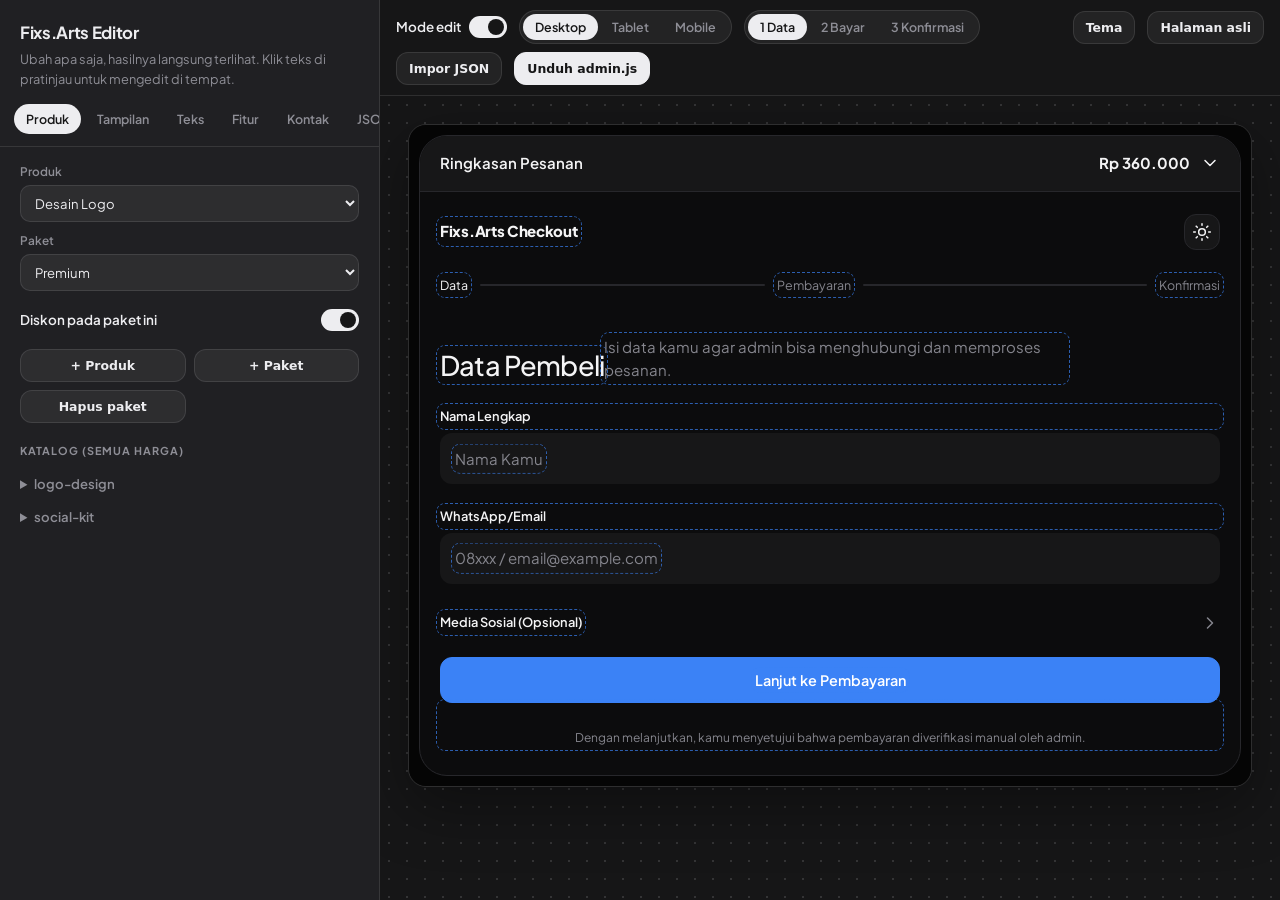
==== demo.html @ 58f5e07d "Add files via upload" ====
<!doctype html>
<html lang="id" data-theme="dark">
<head>
<meta charset="utf-8">
<meta name="viewport" content="width=device-width,initial-scale=1">
<title>Editor Konfigurasi · Fixs.Arts Checkout</title>
<link rel="preconnect" href="https://fonts.googleapis.com"><link rel="preconnect" href="https://fonts.gstatic.com" crossorigin>
<link rel="stylesheet" href="https://fonts.googleapis.com/css2?family=Plus+Jakarta+Sans:wght@400;500;600;800&display=swap">
<link rel="stylesheet" href="css/style.css"><link rel="stylesheet" href="css/demo.css">
</head>
<body>
<div class="app">
  <aside class="sidepanel">
    <header class="ph"><b>Fixs.Arts Editor</b><p>Ubah apa saja, hasilnya langsung terlihat. Klik teks di pratinjau untuk mengedit di tempat.</p></header>
    <nav class="tabs" id="tabs">
      <button data-t="produk" class="on">Produk</button><button data-t="look">Tampilan</button><button data-t="text">Teks</button>
      <button data-t="feat">Fitur</button><button data-t="contact">Kontak</button><button data-t="json">JSON</button>
    </nav>
    <div class="pane">
      <section id="tab-produk">
        <label class="tf">Produk<select id="pid"></select></label>
        <label class="tf">Paket<select id="kid"></select></label>
        <label class="swt">Diskon pada paket ini <input type="checkbox" id="disc"></label>
        <div class="two"><button class="btn sm" id="addp">+ Produk</button><button class="btn sm" id="addk">+ Paket</button><button class="btn sm" id="delk">Hapus paket</button></div>
        <h3>Katalog (semua harga)</h3><div id="cat"></div>
      </section>
      <section id="tab-look" hidden><div id="look"></div></section>
      <section id="tab-text" hidden><input type="text" id="q" placeholder="Cari teks atau placeholder…"><div id="texts"></div></section>
      <section id="tab-feat" hidden><div id="feats"></div></section>
      <section id="tab-contact" hidden><div id="contact"></div></section>
      <section id="tab-json" hidden>
        <textarea id="json" spellcheck="false"></textarea>
        <div class="two"><button class="btn sm" id="jload">Muat dari pratinjau</button><button class="btn sm" id="japply">Terapkan JSON</button>
          <button class="btn sm" id="dcat">Unduh products.json</button><button class="btn sm" id="reset">Reset semua</button></div>
      </section>
    </div>
  </aside>
  <main class="stagearea">
    <div class="toolbar">
      <label class="swt">Mode edit <input type="checkbox" id="edit" checked></label>
      <div class="seg" id="dev"><button data-w="100%" class="on">Desktop</button><button data-w="768px">Tablet</button><button data-w="390px">Mobile</button></div>
      <div class="seg" id="stp"><button data-s="0" class="on">1 Data</button><button data-s="1">2 Bayar</button><button data-s="2">3 Konfirmasi</button></div>
      <span class="grow"></span>
      <button class="btn sm" id="theme">Tema</button><a class="btn sm" id="open" target="_blank" rel="noopener">Halaman asli</a>
      <label class="btn sm" title="Buka admin.js atau products.json yang sudah ada">Impor JSON<input type="file" id="imp" accept=".js,.json,application/json" hidden></label>
      <button class="btn sm pri" id="dadm">Unduh admin.js</button>
    </div>
    <div class="canvas"><div id="frame"><div id="view"></div></div></div>
  </main>
</div>
<script src="config/admin.js"></script>
<script src="js/demo.bundle.js"></script>
</body>
</html>
---- css/style.css ----
*{box-sizing:border-box;margin:0}
:root{--bg1:#f3f3f5;--bg2:#e7e7ea;--ink:#18181b;--mut:#6b6b73;--glass:rgba(255,255,255,.7);--bd:rgba(0,0,0,.09);--sh:0 8px 30px rgba(0,0,0,.06);--in:rgba(0,0,0,.04);--ac:#18181b;--onac:#fff;--err:#e5484d;--ok:#22a05b;--fld:var(--in);--panel:var(--bg1);--side:var(--bg2)}
[data-theme=dark]{--bg1:#161617;--bg2:#202023;--ink:#ededf0;--mut:#8e8e96;--glass:rgba(255,255,255,.05);--bd:rgba(255,255,255,.1);--sh:0 8px 30px rgba(0,0,0,.35);--in:rgba(255,255,255,.06);--ac:#ededf0;--onac:#161617}
html{color-scheme:light}[data-theme=dark]{color-scheme:dark}
body{font:15px/1.55 'Plus Jakarta Sans',system-ui,sans-serif;color:var(--ink);background:var(--bg1);min-height:100vh;transition:background .3s}
.bg{position:fixed;inset:0;z-index:-1;background:linear-gradient(180deg,var(--bg1),var(--bg2))}
.glass{background:var(--glass);border:1px solid var(--bd);box-shadow:var(--sh);backdrop-filter:blur(20px);-webkit-backdrop-filter:blur(20px);border-radius:20px}
.state{max-width:520px;margin:12vh auto 0;padding:36px 24px;text-align:center}.state h2{margin-bottom:8px}.state p{color:var(--mut);margin-bottom:18px}
.ico{display:inline-grid;width:20px;height:20px;flex:none}.ico svg{width:100%;height:100%}
.toast{position:fixed;left:50%;bottom:24px;transform:translate(-50%,20px);opacity:0;padding:10px 18px;border-radius:99px;background:var(--ink);color:var(--bg1);font-size:.85rem;transition:all .3s;pointer-events:none;z-index:60;max-width:90vw}
.toast.show{opacity:1;transform:translate(-50%,0)}

/* ===== Checkout (3 langkah) ===== */
.fa{container-type:inline-size;background:var(--bg);color:var(--ink);font:15px/1.5 var(--font,system-ui,sans-serif);transition:background .3s,color .3s}
.fa.page{min-height:100vh}.fa.page .stage{min-height:100vh}
.fa.noanim *,.fa.noanim{animation:none!important;transition:none!important}
.stage{padding:10px;display:grid;place-items:start center}
.shell{width:100%;max-width:1120px;display:grid;background:var(--panel);border:1px solid var(--bd);border-radius:var(--r,28px);overflow:hidden}
.left{padding:22px 20px 28px;min-width:0;display:flex;flex-direction:column}
.side{background:var(--side);order:-1;border-bottom:1px solid var(--bd)}
.sumtoggle{all:unset;box-sizing:border-box;display:flex;align-items:center;gap:10px;width:100%;padding:16px 20px;cursor:pointer;font-weight:600}
.sumtoggle b{margin-left:auto;font-weight:700}.sumtoggle .ico{transition:transform .25s;transform:rotate(90deg)}.side.open .sumtoggle .ico{transform:rotate(-90deg)}
.sbody{display:none;padding:4px 20px 22px}.side.open .sbody,.side.static .sbody{display:block}.side.static .sumtoggle{display:none}.side.static .sbody{padding-top:22px}
@container (min-width:860px){
 .stage{padding:40px;place-items:center}
 .shell{grid-template-columns:1.12fr .88fr}
 .left{padding:48px 56px 40px}
 .side{order:0;margin:14px;border:0;border-radius:calc(var(--r,28px) - 10px)}
 .sumtoggle{display:none}.sbody,.side.static .sbody{display:block;padding:34px 36px}
}
.top{display:flex;align-items:center;gap:10px;margin-bottom:26px}.brand{font-weight:800;letter-spacing:-.02em;margin-right:auto}
.icon-btn{width:36px;height:36px;border-radius:12px;border:1px solid var(--bd);background:var(--fld);color:var(--ink);cursor:pointer;display:grid;place-items:center;flex:none;transition:filter .2s}
.icon-btn:hover{filter:brightness(1.3)}
.steps{display:flex;align-items:center;gap:12px;font-size:.78rem;color:var(--mut);margin-bottom:34px}
.st{white-space:nowrap;transition:color .3s}.st.cur{color:var(--ink)}.st.done{color:var(--ink);cursor:pointer}
.ln{flex:1;height:1.5px;background:var(--bd);position:relative;overflow:hidden;border-radius:2px}
.ln::after{content:"";position:absolute;inset:0;background:var(--ac);transform:scaleX(0);transform-origin:left;transition:transform .5s cubic-bezier(.2,.8,.2,1)}.ln.on::after{transform:scaleX(1)}
h1{font-size:1.7rem;font-weight:500;letter-spacing:-.03em;line-height:1.2}
.sub{color:var(--mut);margin:8px 0 26px;max-width:42ch}
.stepbox.in{animation:in .4s cubic-bezier(.2,.8,.2,1)}@keyframes in{from{opacity:0;transform:translateX(14px)}}@keyframes fade{from{opacity:0}}
.fld{display:grid;gap:7px;margin-bottom:16px}.lb{font-size:.8rem;font-weight:600}
input{font:inherit;color:var(--ink);background:var(--fld);border:1px solid transparent;border-radius:12px;padding:13px 14px;width:100%;outline:0;transition:border-color .2s}
input::placeholder{color:var(--mut)}input:focus-visible{border-color:var(--ac)}
.pair{display:grid;gap:0 14px}@container (min-width:520px){.pair{grid-template-columns:1fr 1fr}}
.err{color:#ef5a5f;font-size:.78rem}
.chips{display:flex;flex-wrap:wrap;gap:8px;margin-bottom:10px}
.chip{display:flex;align-items:center;gap:6px;padding:7px 12px;border-radius:99px;border:1px solid var(--bd);background:var(--fld);color:var(--mut);font:600 .78rem var(--font,system-ui);cursor:pointer;transition:all .2s}
.chip.on{background:var(--ac);border-color:var(--ac);color:var(--onac)}
.btn{font:600 .9rem var(--font,system-ui);display:inline-flex;align-items:center;justify-content:center;gap:8px;padding:13px 16px;border-radius:12px;border:1px solid var(--bd);background:var(--fld);color:var(--ink);cursor:pointer;text-decoration:none;transition:filter .2s,transform .2s}
.btn:hover{filter:brightness(1.2)}.btn.pri{background:var(--ac);border-color:var(--ac);color:var(--onac);width:100%}.btn.pri:hover{filter:brightness(1.08);transform:translateY(-1px)}.btn.off{opacity:.45}
.btn.ghost{background:none;border:0;color:var(--mut);padding:10px;width:100%;margin-top:6px}
.methods{display:grid;gap:10px;margin-bottom:22px}
.method{display:flex;align-items:center;gap:14px;padding:15px 16px;border:1.5px solid var(--bd);border-radius:14px;background:var(--fld);cursor:pointer;transition:border-color .25s}
.method:hover{border-color:var(--mut)}.method.sel{border-color:var(--ac)}.method .mt{flex:1;display:grid;line-height:1.35}.method small{color:var(--mut)}
.dot{width:18px;height:18px;border-radius:50%;border:1.5px solid var(--mut);display:grid;place-items:center;flex:none}.sel .dot{border-color:var(--ac)}.sel .dot::after{content:"";width:9px;height:9px;border-radius:50%;background:var(--ac)}
.hint{font-size:.82rem;color:var(--mut);margin-bottom:14px}
.btns{display:grid;grid-template-columns:1fr 1fr;gap:10px;margin:18px 0 14px}
.row{display:flex;justify-content:space-between;gap:14px;padding:10px 0;font-size:.95rem}.row .v{text-align:right;font-weight:500;overflow-wrap:anywhere}
.row small{display:block;color:var(--mut);font-size:.85rem}.row.disc .v{color:#4cc38a}
hr{border:0;border-top:1px solid var(--bd);margin:10px 0}
.recap{border:1px solid var(--bd);border-radius:14px;padding:6px 16px;background:var(--fld)}
.recap .row{border-bottom:1px solid var(--bd)}.recap .row:last-child{border:0}
.sbody h2{font-size:1.7rem;font-weight:500;letter-spacing:-.03em}.sbody .sub{margin:6px 0 30px}
.tl{color:var(--mut)}.big{font-size:2.5rem;font-weight:500;letter-spacing:-.04em;margin:2px 0 24px;display:flex;align-items:center;gap:10px}
.k{color:var(--mut)}
details{font-size:.85rem;color:var(--mut)}summary{cursor:pointer;padding:4px 0}
pre{white-space:pre-wrap;font:.76rem/1.5 ui-monospace,monospace;background:var(--fld);border:1px solid var(--bd);border-radius:12px;padding:12px;max-height:180px;overflow:auto;margin-top:8px;color:var(--ink)}
.admin{display:flex;flex-wrap:wrap;gap:6px 16px;font-size:.78rem;color:var(--mut);margin-top:16px}.admin span{display:inline-flex;align-items:center;gap:6px}.admin .ico{width:15px;height:15px}
.foot{font-size:.75rem;color:var(--mut);text-align:center;margin-top:auto;padding-top:26px}
.fa>.note{font-size:.8rem;color:var(--mut);text-align:center;padding:0 0 20px}
.icon-btn.sm{width:30px;height:30px;border-radius:10px}
/* popup metode pembayaran */
.ov{position:fixed;inset:0;background:rgba(0,0,0,.65);backdrop-filter:blur(6px);display:grid;place-items:center;padding:16px;z-index:50;animation:fade .2s;font:15px/1.5 var(--font,system-ui)}
.modal{width:min(440px,100%);padding:16px;max-height:94vh;overflow:auto;background:var(--side);color:var(--ink);border:1px solid var(--bd);border-radius:20px;animation:in .3s}
.mhead{display:flex;justify-content:space-between;align-items:center;margin-bottom:12px}
.qris{display:grid;place-items:center;border-radius:14px;background:#fff;overflow:hidden;color:#555;text-align:center;font-size:.8rem;min-height:160px;padding:6px}.qris img{width:100%;max-height:62vh;object-fit:contain}
.due{display:flex;align-items:center;gap:10px;margin:14px 0}.due .k{margin-right:auto;font-size:.85rem}.due b{font-size:1.4rem;letter-spacing:-.02em}
.modal .row{border-bottom:1px solid var(--bd)}
.editing [data-path]{outline:1.5px dashed color-mix(in srgb,var(--ac) 70%,transparent);outline-offset:3px;border-radius:5px;cursor:text;min-width:1ch;display:inline-block}
.editing [data-path]:hover{background:color-mix(in srgb,var(--ac) 16%,transparent)}.editing [data-path]:focus{outline:2px solid var(--ac)}
@media(prefers-reduced-motion:reduce){*{animation:none!important;transition:none!important}}

.iw{position:relative}
.phx{position:absolute;left:15px;top:50%;transform:translateY(-50%);color:var(--mut);max-width:calc(100% - 30px);white-space:nowrap;overflow:hidden;text-overflow:ellipsis;z-index:1;display:none}
.editing .phx{display:block}.editing .phx.off{display:none}.editing input::placeholder{color:transparent}
.acc{margin-bottom:18px}
.acc-h{display:flex;align-items:center;gap:8px;cursor:pointer;padding:6px 0}.acc-h .ico{margin-left:auto;color:var(--mut);transition:transform .3s}.acc.open .acc-h .ico{transform:rotate(90deg)}
.acc-b{display:grid;grid-template-rows:0fr;transition:grid-template-rows .35s cubic-bezier(.2,.8,.2,1)}.acc.open .acc-b{grid-template-rows:1fr}
.acc-i{overflow:hidden;min-height:0}.acc-i .fld{margin:6px 0 12px}
.pf{display:flex;gap:8px;flex-wrap:wrap;padding-bottom:4px}
.pi{width:42px;height:42px;border-radius:12px;border:1px solid var(--bd);background:var(--fld);color:var(--mut);cursor:pointer;display:grid;place-items:center;transition:all .2s}
.pi.on{background:var(--ac);border-color:var(--ac);color:var(--onac)}
/* Matikan alternatif kontekstual font: "8x" tidak berubah jadi "8×" */
.fa,.fa *,.ov,.ov *{font-feature-settings:"calt" 0;font-variant-ligatures:no-contextual}

.modal .row{align-items:center}.rv{display:flex;align-items:center;justify-content:flex-end;gap:10px}
.fa.demo .st{cursor:pointer}
---- css/demo.css ----
body{overflow:hidden}
.app{display:grid;grid-template-columns:minmax(320px,380px) 1fr;height:100vh}
.sidepanel{display:flex;flex-direction:column;min-height:0;background:var(--bg2);border-right:1px solid var(--bd)}
.ph{padding:20px 20px 14px}.ph b{font-size:1.05rem;letter-spacing:-.02em}.ph p{color:var(--mut);font-size:.8rem;margin-top:4px}
.tabs{display:flex;gap:4px;padding:0 14px 12px;overflow-x:auto;border-bottom:1px solid var(--bd)}
.tabs button,.seg button{font:600 .78rem 'Plus Jakarta Sans',system-ui,sans-serif;padding:7px 12px;border:0;border-radius:99px;background:none;color:var(--mut);cursor:pointer;white-space:nowrap;transition:all .2s}
.tabs button.on{background:var(--ink);color:var(--bg1)}
.pane{overflow:auto;padding:16px 20px 32px;flex:1;min-height:0}.pane section[hidden]{display:none}
.pane h3{font-size:.68rem;text-transform:uppercase;letter-spacing:.09em;color:var(--mut);margin:20px 0 8px}
.pane input,.pane select,.pane textarea{font:.82rem 'Plus Jakarta Sans',system-ui,sans-serif;color:var(--ink);background:var(--in);border:1px solid var(--bd);border-radius:10px;padding:8px 10px;width:100%;outline:0}
.pane input:focus,.pane select:focus,.pane textarea:focus{border-color:var(--ink)}
.tf{display:grid;gap:4px;margin-bottom:10px;font-size:.74rem;color:var(--mut);font-weight:600}
.cf{display:flex;align-items:center;justify-content:space-between;gap:10px;padding:3px 0;font-size:.78rem;color:var(--mut)}.cf>span{flex:1;min-width:0;overflow:hidden;text-overflow:ellipsis}.cf input:not([type=checkbox]){width:56%}
.pane details{font-size:.82rem}.pane summary{cursor:pointer;padding:6px 0;font-weight:600}.pane details details{margin-left:10px;padding-left:10px;border-left:1px solid var(--bd)}
.swt{display:flex;align-items:center;justify-content:space-between;gap:12px;padding:8px 0;font-size:.84rem;font-weight:600;cursor:pointer}
input[type=checkbox]{appearance:none;-webkit-appearance:none;width:38px!important;height:22px;padding:0!important;border-radius:99px;background:var(--in);border:1px solid var(--bd);position:relative;cursor:pointer;flex:none;transition:background .25s}
input[type=checkbox]::after{content:"";position:absolute;top:2px;left:2px;width:16px;height:16px;border-radius:50%;background:var(--mut);transition:all .25s}
input[type=checkbox]:checked{background:var(--ac)}input[type=checkbox]:checked::after{left:18px;background:var(--onac)}
.cgrid{display:grid;grid-template-columns:repeat(3,1fr);gap:10px}.cgrid label{display:grid;gap:4px;font-size:.68rem;color:var(--mut)}.pane input[type=color]{padding:2px!important;height:34px;cursor:pointer}
.pane input[type=range]{padding:0;accent-color:var(--ac)}
textarea{height:260px;font:.72rem/1.45 ui-monospace,monospace!important;resize:vertical;margin-bottom:10px}
.two{display:grid;grid-template-columns:1fr 1fr;gap:8px;margin:10px 0}
.btn.sm{padding:8px 12px;font-size:.78rem;width:auto}.two .btn{width:100%}.btn.sm.pri{width:auto}
.stagearea{display:flex;flex-direction:column;min-width:0;min-height:0}
.toolbar{display:flex;align-items:center;flex-wrap:wrap;gap:8px 12px;padding:10px 16px;border-bottom:1px solid var(--bd);background:var(--bg1)}
.toolbar .swt{padding:0;gap:8px}.grow{flex:1}
.seg{display:flex;padding:3px;gap:2px;border:1px solid var(--bd);border-radius:99px;background:var(--in)}.seg button{padding:5px 12px}.seg button.on{background:var(--ink);color:var(--bg1)}
.canvas{flex:1;overflow:auto;padding:28px;background:radial-gradient(color-mix(in srgb,var(--ink) 14%,transparent) 1px,transparent 1px) 0 0/18px 18px,var(--bg1)}
#frame{margin:0 auto;max-width:100%;width:100%;transition:width .4s cubic-bezier(.2,.8,.2,1);border-radius:18px;overflow:hidden;box-shadow:0 20px 60px rgba(0,0,0,.35);border:1px solid var(--bd)}
@media(max-width:980px){body{overflow:auto}.app{grid-template-columns:1fr;height:auto}.sidepanel{max-height:70vh}.canvas{padding:12px;min-height:80vh}}
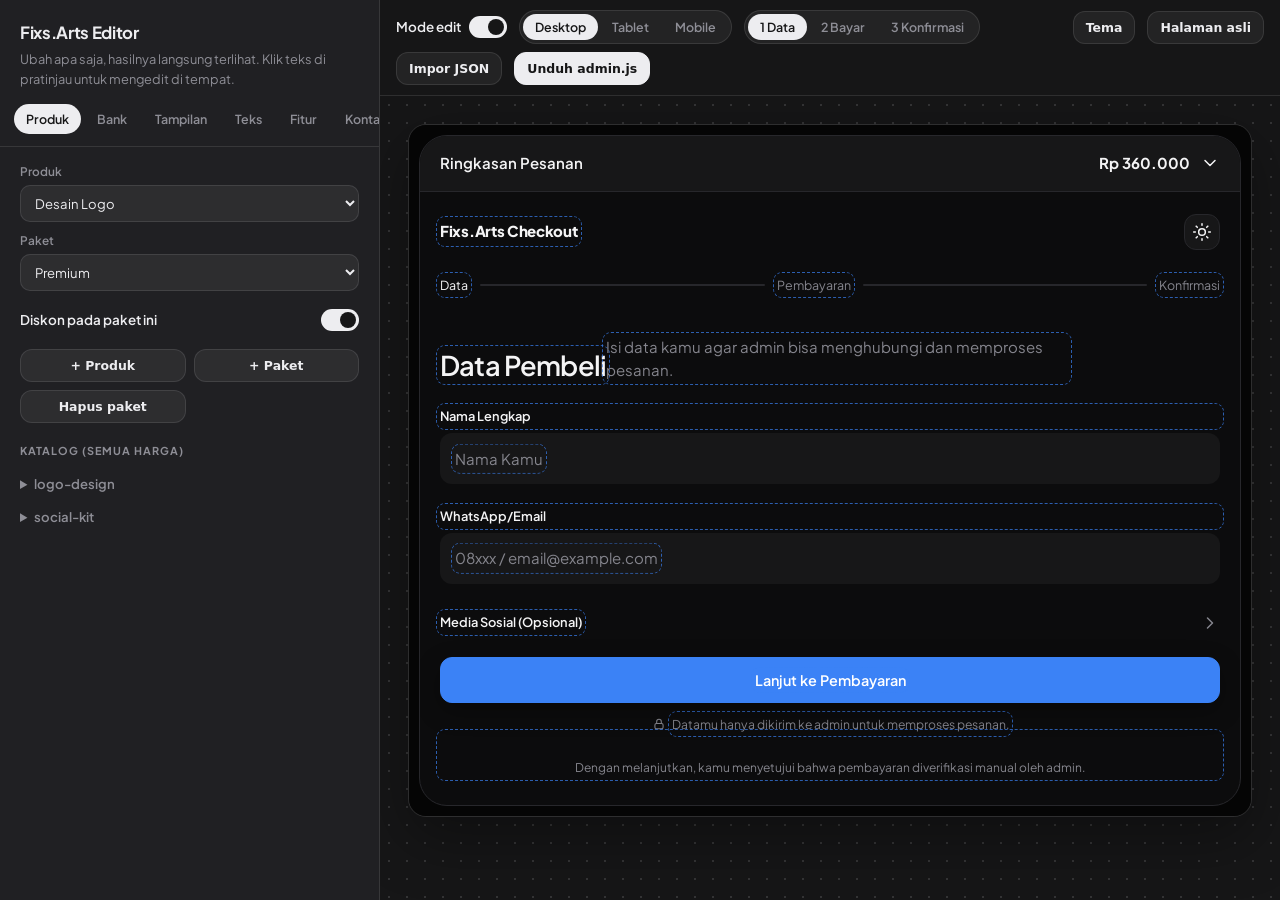
==== commit f4692768: "Add files via upload" ====
--- a/demo.html
+++ b/demo.html
@@ -13,7 +13,7 @@
   <aside class="sidepanel">
     <header class="ph"><b>Fixs.Arts Editor</b><p>Ubah apa saja, hasilnya langsung terlihat. Klik teks di pratinjau untuk mengedit di tempat.</p></header>
     <nav class="tabs" id="tabs">
-      <button data-t="produk" class="on">Produk</button><button data-t="look">Tampilan</button><button data-t="text">Teks</button>
+      <button data-t="produk" class="on">Produk</button><button data-t="bank">Bank</button><button data-t="look">Tampilan</button><button data-t="text">Teks</button>
       <button data-t="feat">Fitur</button><button data-t="contact">Kontak</button><button data-t="json">JSON</button>
     </nav>
     <div class="pane">
@@ -24,6 +24,7 @@
         <div class="two"><button class="btn sm" id="addp">+ Produk</button><button class="btn sm" id="addk">+ Paket</button><button class="btn sm" id="delk">Hapus paket</button></div>
         <h3>Katalog (semua harga)</h3><div id="cat"></div>
       </section>
+      <section id="tab-bank" hidden><div id="banks"></div></section>
       <section id="tab-look" hidden><div id="look"></div></section>
       <section id="tab-text" hidden><input type="text" id="q" placeholder="Cari teks atau placeholder…"><div id="texts"></div></section>
       <section id="tab-feat" hidden><div id="feats"></div></section>
--- a/css/style.css
+++ b/css/style.css
@@ -95,3 +95,42 @@
 
 .modal .row{align-items:center}.rv{display:flex;align-items:center;justify-content:flex-end;gap:10px}
 .fa.demo .st{cursor:pointer}
+
+/* ===== Alur baru: pilih bank, tujuan pembayaran, kanal ikon ===== */
+h1,.sbody h2{font-weight:600}
+.btn.pri[aria-disabled]{opacity:.6}
+.row[hidden]{display:none}
+.merr{display:block;margin:-10px 0 14px}.merr:empty{display:none}
+.trust{display:flex;align-items:center;justify-content:center;gap:6px;font-size:.76rem;color:var(--mut);margin-top:12px}.trust .ico{width:14px;height:14px}
+.mwrap{display:grid;gap:10px}
+.banks{padding:14px;border:1px solid var(--bd);border-radius:14px;background:color-mix(in srgb,var(--fld) 60%,transparent)}
+.banks.in{animation:rise .35s cubic-bezier(.2,.8,.2,1)}@keyframes rise{from{opacity:0;transform:translateY(-8px)}}
+.bhint{font-size:.8rem;color:var(--mut);margin-bottom:10px}
+.bgrid{display:grid;grid-template-columns:1fr 1fr;gap:8px}
+.bank{display:flex;align-items:center;gap:10px;padding:10px 12px;border:1.5px solid var(--bd);border-radius:12px;background:var(--fld);cursor:pointer;transition:border-color .2s;min-width:0}
+.bank:hover{border-color:var(--mut)}.bank.sel{border-color:var(--ac)}
+.bn{flex:1;min-width:0;display:grid;font-weight:600;font-size:.85rem;line-height:1.25}.bn>span{overflow:hidden;text-overflow:ellipsis;white-space:nowrap}.bn small{font-size:.66rem;font-weight:500;color:var(--mut)}
+.blogo{width:36px;height:36px;border-radius:10px;background:#fff;display:grid;place-items:center;flex:none;overflow:hidden;border:1px solid var(--bd)}
+.blogo img{width:100%;height:100%;object-fit:contain;padding:4px}
+.blogo.mono{color:#fff;border:0;background:#52525b;font:800 .64rem/1 var(--font,system-ui);letter-spacing:.02em}
+.paytotal{border:1px solid var(--bd);border-radius:16px;background:var(--fld);padding:16px 18px;margin-bottom:14px}
+.paytotal .k{font-size:.8rem}
+.amt{display:flex;align-items:center;gap:10px;margin-top:2px}.amt b{font-size:2rem;font-weight:600;letter-spacing:-.03em;line-height:1.25;margin-right:auto}
+.dest{border:1px solid var(--bd);border-radius:16px;background:var(--fld);padding:16px 18px;margin-bottom:14px}
+.dest>.lb{display:block;font-size:.72rem;color:var(--mut);text-transform:uppercase;letter-spacing:.07em;margin-bottom:10px}
+.dh{display:flex;align-items:center;gap:12px;margin-bottom:12px}.dh strong{font-weight:600}
+.dest .row{border-bottom:1px solid var(--bd);align-items:center}.dest .row:last-child{border:0}
+.dest .qris{max-width:300px;margin:0 auto}.dest .qris img{max-height:none}
+.qh{text-align:center;margin:10px 0 0}
+.dsave{width:100%;margin-top:12px}
+.num{font-weight:700;font-size:1.05rem;letter-spacing:.04em}
+.chan{margin:20px 0 6px}.chan .lb{display:block;margin-bottom:10px}
+.chrow{display:flex;gap:10px}
+.chb{flex:1;height:54px;border-radius:14px;border:1px solid var(--bd);background:var(--fld);color:var(--ink);cursor:pointer;display:grid;place-items:center;transition:border-color .2s,transform .2s}
+.chb .ico{width:24px;height:24px}.chb:hover{border-color:var(--mut);transform:translateY(-1px)}
+@container (max-width:859px){.stepbox .btn.pri{position:sticky;bottom:12px;z-index:4;box-shadow:0 8px 24px rgba(0,0,0,.3)}}
+.bank .dot{display:none}
+.bank.sel{background:color-mix(in srgb,var(--ac) 14%,var(--fld))}
+.bank{padding:10px}
+
+.blogo.circle{border-radius:50%}.blogo.square{border-radius:3px}
--- a/css/demo.css
+++ b/css/demo.css
@@ -28,3 +28,25 @@
 .canvas{flex:1;overflow:auto;padding:28px;background:radial-gradient(color-mix(in srgb,var(--ink) 14%,transparent) 1px,transparent 1px) 0 0/18px 18px,var(--bg1)}
 #frame{margin:0 auto;max-width:100%;width:100%;transition:width .4s cubic-bezier(.2,.8,.2,1);border-radius:18px;overflow:hidden;box-shadow:0 20px 60px rgba(0,0,0,.35);border:1px solid var(--bd)}
 @media(max-width:980px){body{overflow:auto}.app{grid-template-columns:1fr;height:auto}.sidepanel{max-height:70vh}.canvas{padding:12px;min-height:80vh}}
+
+/* Tab Bank */
+.bkhint{font-size:.76rem;color:var(--mut);margin:0 0 10px;line-height:1.5}
+.bklist{display:grid;gap:8px;margin-bottom:12px}
+.bk{border:1px solid var(--bd);border-radius:12px;background:var(--in);transition:box-shadow .2s,border-color .2s}
+.bk.off .bkl,.bk.off .bkn{opacity:.4}
+.bk.drag{box-shadow:0 10px 28px rgba(0,0,0,.4);border-color:var(--ink);position:relative;z-index:2}
+.bkh{display:flex;align-items:center;gap:4px;padding:8px}
+.bkl{flex:none;display:grid;margin:0 4px}
+.pane .bkh input.bkn{flex:1;min-width:0;background:transparent;border-color:transparent;font-weight:600;padding:6px 8px}
+.pane .bkh input.bkn:focus{border-color:var(--ink);background:var(--in)}
+.grip,.ib{all:unset;box-sizing:border-box;width:30px;height:30px;display:grid;place-items:center;border-radius:8px;cursor:pointer;color:var(--mut);flex:none;transition:background .2s,color .2s}
+.grip{cursor:grab;touch-action:none}.grip:active{cursor:grabbing}
+.grip:hover,.ib:hover{background:var(--bd);color:var(--ink)}.ib.x:hover{color:#ef5a5f}
+.grip:focus-visible,.ib:focus-visible{outline:2px solid var(--ink)}
+.grip .ico,.ib .ico{width:18px;height:18px}
+.ib.tgl .ico{transition:transform .25s}.bk.open .ib.tgl .ico{transform:rotate(90deg)}
+.bkb{display:none;padding:0 12px 12px;border-top:1px solid var(--bd)}.bk.open .bkb{display:block}
+.bkb h3{margin-top:14px}
+.ur{display:flex;flex-wrap:wrap;gap:8px;align-items:center;margin:6px 0 8px}.ur .btn{display:inline-flex;align-items:center;gap:6px}.ur .ico{width:16px;height:16px}
+.cr{display:flex;align-items:center;gap:8px;margin:6px 0;font-size:.78rem;color:var(--mut);font-weight:600}.cr>span{flex:1}.pane .cr input[type=color]{width:52px;flex:none}
+.two .btn .ico{width:16px;height:16px}.two .btn{display:inline-flex;align-items:center;justify-content:center;gap:6px}
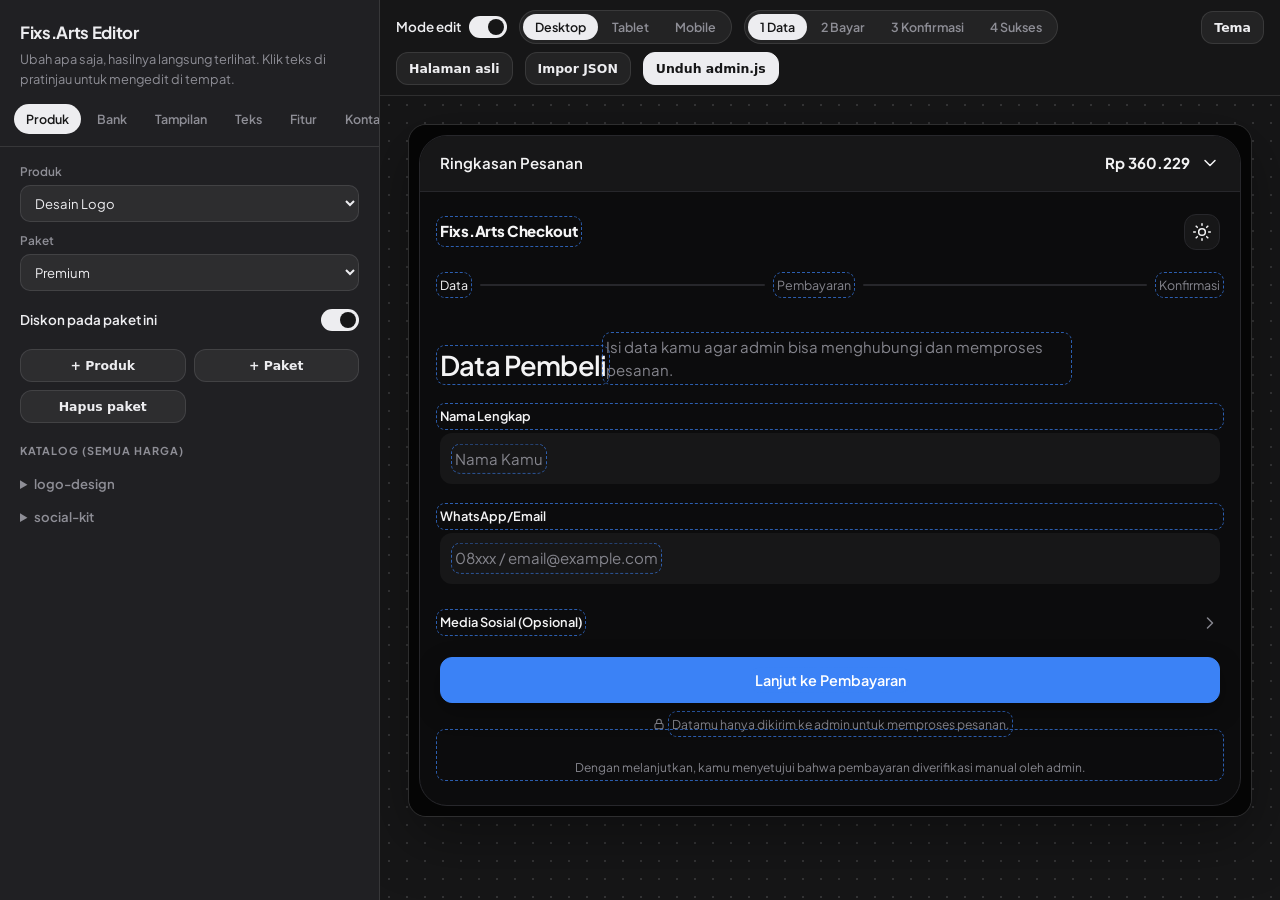
==== commit f35885b8: "Add files via upload" ====
--- a/demo.html
+++ b/demo.html
@@ -40,7 +40,7 @@
     <div class="toolbar">
       <label class="swt">Mode edit <input type="checkbox" id="edit" checked></label>
       <div class="seg" id="dev"><button data-w="100%" class="on">Desktop</button><button data-w="768px">Tablet</button><button data-w="390px">Mobile</button></div>
-      <div class="seg" id="stp"><button data-s="0" class="on">1 Data</button><button data-s="1">2 Bayar</button><button data-s="2">3 Konfirmasi</button></div>
+      <div class="seg" id="stp"><button data-s="0" class="on">1 Data</button><button data-s="1">2 Bayar</button><button data-s="2">3 Konfirmasi</button><button data-s="3">4 Sukses</button></div>
       <span class="grow"></span>
       <button class="btn sm" id="theme">Tema</button><a class="btn sm" id="open" target="_blank" rel="noopener">Halaman asli</a>
       <label class="btn sm" title="Buka admin.js atau products.json yang sudah ada">Impor JSON<input type="file" id="imp" accept=".js,.json,application/json" hidden></label>
--- a/css/style.css
+++ b/css/style.css
@@ -134,3 +134,55 @@
 .bank{padding:10px}
 
 .blogo.circle{border-radius:50%}.blogo.square{border-radius:3px}
+
+/* ===== Kode unik, timer, halaman sukses, animasi halus ===== */
+.stepbox.in{animation:none}
+.stepbox.in>*{animation:rise2 .55s cubic-bezier(.2,.8,.2,1) backwards;animation-delay:calc(var(--i,0)*55ms)}
+@keyframes rise2{from{opacity:0;transform:translateY(14px)}}
+.btn:active{transform:scale(.98)}
+.method,.bank,.chb,.icon-btn{transition:border-color .25s,transform .2s,background .25s,color .25s}
+.method:active,.bank:active{transform:scale(.985)}
+.sel .dot::after{animation:pop .3s cubic-bezier(.3,1.6,.5,1)}@keyframes pop{from{transform:scale(0)}}
+.icon-btn.ok{color:var(--ok)}.icon-btn.ok .ico{animation:pop .3s cubic-bezier(.3,1.6,.5,1)}
+.amt b{font-variant-numeric:tabular-nums}.uc{color:var(--ok)}
+.unote{font-size:.78rem;color:var(--mut);margin-top:6px;line-height:1.45}
+.timer{display:flex;align-items:center;gap:8px;font-size:.78rem;color:var(--mut);margin-bottom:12px}
+.timer .ico{width:16px;height:16px}.timer .tlb{flex:1}
+.tv{font-variant-numeric:tabular-nums;color:var(--ink);font-size:.9rem;letter-spacing:.03em;font-weight:700}
+.tbar{display:block;height:3px;border-radius:3px;background:var(--bd);overflow:hidden;margin-top:14px}
+.tbar i{display:block;height:100%;background:var(--ok);transform-origin:left;transition:transform 1s linear,background .4s}
+.paytotal.warn .tv,.paytotal.warn .timer .ico{color:#ef5a5f}.paytotal.warn .tbar i{background:#ef5a5f}
+.dest .row .v.lnk{font-size:.85rem;word-break:break-all}
+.okmark{width:64px;height:64px;border-radius:50%;display:grid;place-items:center;background:color-mix(in srgb,var(--ok) 16%,transparent);color:var(--ok);margin-bottom:18px}
+.okmark .ico{width:30px;height:30px}.okmark svg{stroke-width:2.4}
+.okmark.exp{background:color-mix(in srgb,#ef5a5f 16%,transparent);color:#ef5a5f}
+.stepbox.in .okmark{animation:pop2 .65s cubic-bezier(.3,1.5,.5,1) backwards}@keyframes pop2{from{transform:scale(.3);opacity:0}}
+.okmark:not(.exp) svg path{stroke-dasharray:30}
+.stepbox.in .okmark:not(.exp) svg path{animation:draw .6s .3s ease-out backwards}@keyframes draw{from{stroke-dashoffset:30}}
+.tl{list-style:none;padding:0;margin:22px 0}
+.tli{display:flex;gap:14px;position:relative;padding-bottom:20px}.tli:last-child{padding-bottom:0}
+.tli::before{content:"";position:absolute;left:13px;top:30px;bottom:2px;width:2px;background:var(--bd);border-radius:2px}.tli:last-child::before{display:none}
+.tli.done::before{background:var(--ok)}
+.tdot{width:28px;height:28px;border-radius:50%;border:2px solid var(--bd);display:grid;place-items:center;flex:none;background:var(--panel,var(--bg1))}
+.tdot .ico{width:14px;height:14px}.tdot svg{stroke-width:3}
+.tli.done .tdot{background:var(--ok);border-color:var(--ok);color:#fff}
+.tli.cur .tdot{border-color:var(--ac)}.tli.cur .tdot::after{content:"";width:10px;height:10px;border-radius:50%;background:var(--ac);animation:pulse 1.6s ease-in-out infinite}
+@keyframes pulse{50%{transform:scale(.55);opacity:.5}}
+.tli.todo{opacity:.55}
+.tt{display:grid;gap:1px;padding-top:3px;line-height:1.4}.tt small{color:var(--mut);font-size:.8rem}
+.stepbox.in .tli{animation:rise2 .5s cubic-bezier(.2,.8,.2,1) backwards;animation-delay:calc(.35s + var(--i,0)*140ms)}
+.acts{display:grid;gap:4px;margin-top:10px}
+.acts a.btn{text-decoration:none}
+
+/* ===== QRIS: tanpa latar putih tambahan + perbesar dengan latar buram ===== */
+.dest .qris{background:none;padding:0;min-height:0;overflow:visible}
+.dest .qris img{width:100%;height:auto;max-height:none;display:block;border-radius:16px;cursor:zoom-in;transition:transform .25s,box-shadow .25s}
+.dest .qris img:hover{transform:scale(1.015);box-shadow:0 10px 30px rgba(0,0,0,.35)}
+.dest .qris img:focus-visible{outline:2px solid var(--ac);outline-offset:3px}
+.dest .qris span{color:var(--mut);padding:24px 8px}
+.zoom{background:rgba(0,0,0,.5);-webkit-backdrop-filter:blur(16px);backdrop-filter:blur(16px);cursor:zoom-out;z-index:80;padding:20px}
+.zoom img{max-width:min(92vw,640px);max-height:92vh;width:auto;height:auto;object-fit:contain;border-radius:18px;box-shadow:0 24px 80px rgba(0,0,0,.55);animation:zin .3s cubic-bezier(.2,.8,.2,1)}
+@keyframes zin{from{opacity:0;transform:scale(.92)}}
+.zoom.out{opacity:0;transition:opacity .18s}
+.zclose{position:absolute;top:16px;right:16px;width:42px;height:42px;border-radius:50%;border:0;background:rgba(255,255,255,.16);color:#fff;font:400 28px/1 system-ui;cursor:pointer;-webkit-backdrop-filter:blur(8px);backdrop-filter:blur(8px)}
+.zclose:hover{background:rgba(255,255,255,.28)}
--- a/css/demo.css
+++ b/css/demo.css
@@ -50,3 +50,5 @@
 .ur{display:flex;flex-wrap:wrap;gap:8px;align-items:center;margin:6px 0 8px}.ur .btn{display:inline-flex;align-items:center;gap:6px}.ur .ico{width:16px;height:16px}
 .cr{display:flex;align-items:center;gap:8px;margin:6px 0;font-size:.78rem;color:var(--mut);font-weight:600}.cr>span{flex:1}.pane .cr input[type=color]{width:52px;flex:none}
 .two .btn .ico{width:16px;height:16px}.two .btn{display:inline-flex;align-items:center;justify-content:center;gap:6px}
+
+.bksec{margin-bottom:18px}.bkt{margin:6px 0 10px}
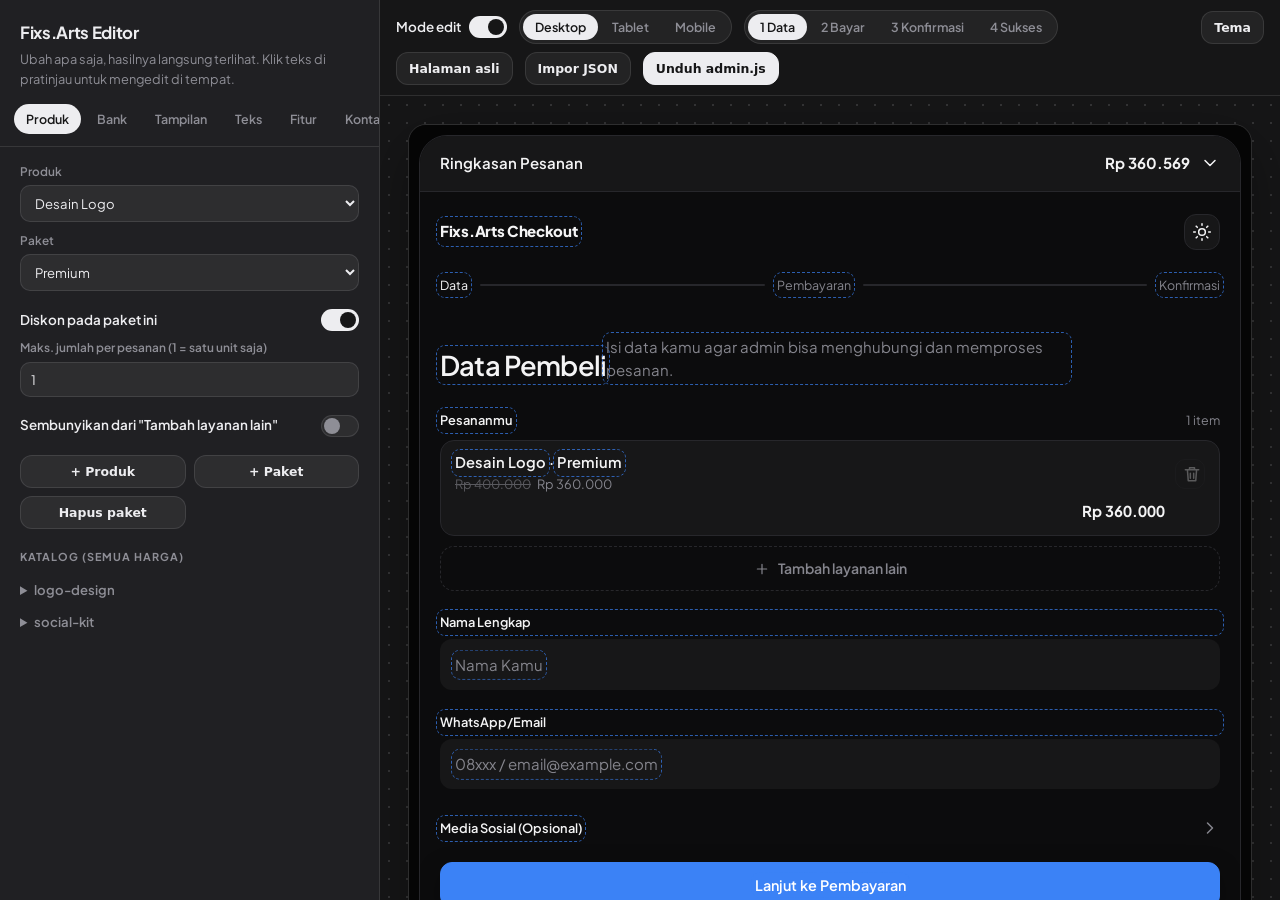
==== commit 2ab7f609: "Add files via upload" ====
--- a/demo.html
+++ b/demo.html
@@ -21,6 +21,8 @@
         <label class="tf">Produk<select id="pid"></select></label>
         <label class="tf">Paket<select id="kid"></select></label>
         <label class="swt">Diskon pada paket ini <input type="checkbox" id="disc"></label>
+        <label class="tf">Maks. jumlah per pesanan (1 = satu unit saja)<input type="number" id="maxq" min="1" max="99" value="1"></label>
+        <label class="swt">Sembunyikan dari "Tambah layanan lain" <input type="checkbox" id="noadd"></label>
         <div class="two"><button class="btn sm" id="addp">+ Produk</button><button class="btn sm" id="addk">+ Paket</button><button class="btn sm" id="delk">Hapus paket</button></div>
         <h3>Katalog (semua harga)</h3><div id="cat"></div>
       </section>
--- a/css/style.css
+++ b/css/style.css
@@ -186,3 +186,47 @@
 .zoom.out{opacity:0;transition:opacity .18s}
 .zclose{position:absolute;top:16px;right:16px;width:42px;height:42px;border-radius:50%;border:0;background:rgba(255,255,255,.16);color:#fff;font:400 28px/1 system-ui;cursor:pointer;-webkit-backdrop-filter:blur(8px);backdrop-filter:blur(8px)}
 .zclose:hover{background:rgba(255,255,255,.28)}
+
+/* ===== Halaman checkout dengan header + footer komponen ===== */
+body.hf{display:flex;flex-direction:column}
+body.hf>#app{flex:1;display:flex;flex-direction:column;min-width:0}
+body.hf .fa.page{flex:1;min-height:0;display:flex;flex-direction:column}
+body.hf .fa.page .stage{flex:1;min-height:0}
+/* checkout bukan halaman "Home": jangan sorot menu Home di header */
+.hf-nav .hf-nav-menu a.active:not(:hover),.hf-nav .hf-ham-menu a.active:not(:hover){color:var(--hf-muted,#9B9BA5)}
+.zoom{z-index:200}.toast{z-index:150}
+
+/* ===== Keranjang (beberapa item dalam satu pesanan) ===== */
+.cart{margin:4px 0 22px}
+.cart-h{display:flex;align-items:baseline;justify-content:space-between;margin-bottom:10px}.cart-h small{color:var(--mut);font-size:.78rem}
+.cart-l{display:grid;gap:8px}
+.ci{display:grid;grid-template-columns:1fr auto;gap:6px 10px;align-items:center;padding:12px 14px;border:1px solid var(--bd);border-radius:14px;background:var(--fld)}
+.ci-i{display:grid;gap:2px;min-width:0}.ci-i strong{font-size:.92rem;font-weight:600;line-height:1.35}.ci-i small{color:var(--mut);font-size:.8rem}
+.ci-p s{opacity:.6;margin-right:4px}
+.ci-c{display:flex;align-items:center;gap:10px;grid-column:1;justify-content:space-between}
+.ci>.icon-btn{grid-column:2;grid-row:1}.ci>.icon-btn.off{opacity:.3;pointer-events:none}
+.ci-t{font-variant-numeric:tabular-nums;margin-left:auto}
+.qb{all:unset;box-sizing:border-box;width:30px;height:30px;border-radius:9px;display:grid;place-items:center;border:1px solid var(--bd);cursor:pointer;font-size:1.1rem;line-height:1;transition:border-color .2s,background .2s,transform .15s}
+.qb:hover:not(:disabled){border-color:var(--mut)}.qb:active:not(:disabled){transform:scale(.92)}.qb:disabled{opacity:.35;cursor:not-allowed}.qb:focus-visible{outline:2px solid var(--ac)}
+.qn{min-width:22px;text-align:center;font-weight:700;font-variant-numeric:tabular-nums}
+.addi{all:unset;box-sizing:border-box;display:flex;align-items:center;justify-content:center;gap:8px;width:100%;margin-top:10px;padding:11px;border:1.5px dashed var(--bd);border-radius:14px;color:var(--mut);font-weight:600;font-size:.88rem;cursor:pointer;transition:border-color .2s,color .2s}
+.addi:hover{border-color:var(--mut);color:var(--ink)}.addi:focus-visible{outline:2px solid var(--ac)}.addi .ico{width:16px;height:16px}
+.picker{display:none;margin-top:8px;border:1px solid var(--bd);border-radius:14px;background:var(--fld);max-height:340px;overflow:auto;overscroll-behavior:contain}
+.picker.open{display:block;animation:rise .3s cubic-bezier(.2,.8,.2,1)}
+.pg{position:sticky;top:0;padding:9px 14px;font-size:.72rem;font-weight:700;letter-spacing:.08em;text-transform:uppercase;color:var(--mut);background:var(--panel,var(--bg1));border-bottom:1px solid var(--bd)}
+.pr{display:flex;align-items:center;justify-content:space-between;gap:10px;padding:10px 14px;border-bottom:1px solid var(--bd)}.pr:last-child{border-bottom:0}
+.pt{display:grid;gap:1px;font-size:.88rem;min-width:0}.pt .ci-p{color:var(--mut);font-size:.8rem}
+.pa{all:unset;box-sizing:border-box;padding:7px 14px;border-radius:99px;border:1px solid var(--bd);font-size:.8rem;font-weight:600;cursor:pointer;transition:border-color .2s,background .2s}
+.pa:hover:not(:disabled){border-color:var(--ac)}.pa:disabled{opacity:.4;cursor:not-allowed}.pa:focus-visible{outline:2px solid var(--ac)}
+
+/* Tombol tutup daftar layanan */
+.addi .ico{transition:transform .25s}
+.addi.on{border-style:solid;border-color:var(--mut);color:var(--ink)}.addi.on .ico{transform:rotate(45deg)}
+.pdone{all:unset;box-sizing:border-box;display:block;width:100%;position:sticky;bottom:0;padding:13px;text-align:center;font-weight:700;font-size:.88rem;cursor:pointer;background:var(--panel,var(--bg1));border-top:1px solid var(--bd);transition:color .2s}
+.pdone:hover{color:var(--ac)}.pdone:focus-visible{outline:2px solid var(--ac);outline-offset:-2px}
+
+/* Logo bank: memenuhi badge, latar transparan (latar bantuan opsional) */
+.blogo.logo{background:transparent;border:0}
+.blogo.logo img{padding:0;object-fit:contain}
+.blogo.logo.raw{border-radius:0;overflow:visible}
+.blogo.logo.bg{background:#fff;border:1px solid var(--bd)}.blogo.logo.bg img{padding:4px}
